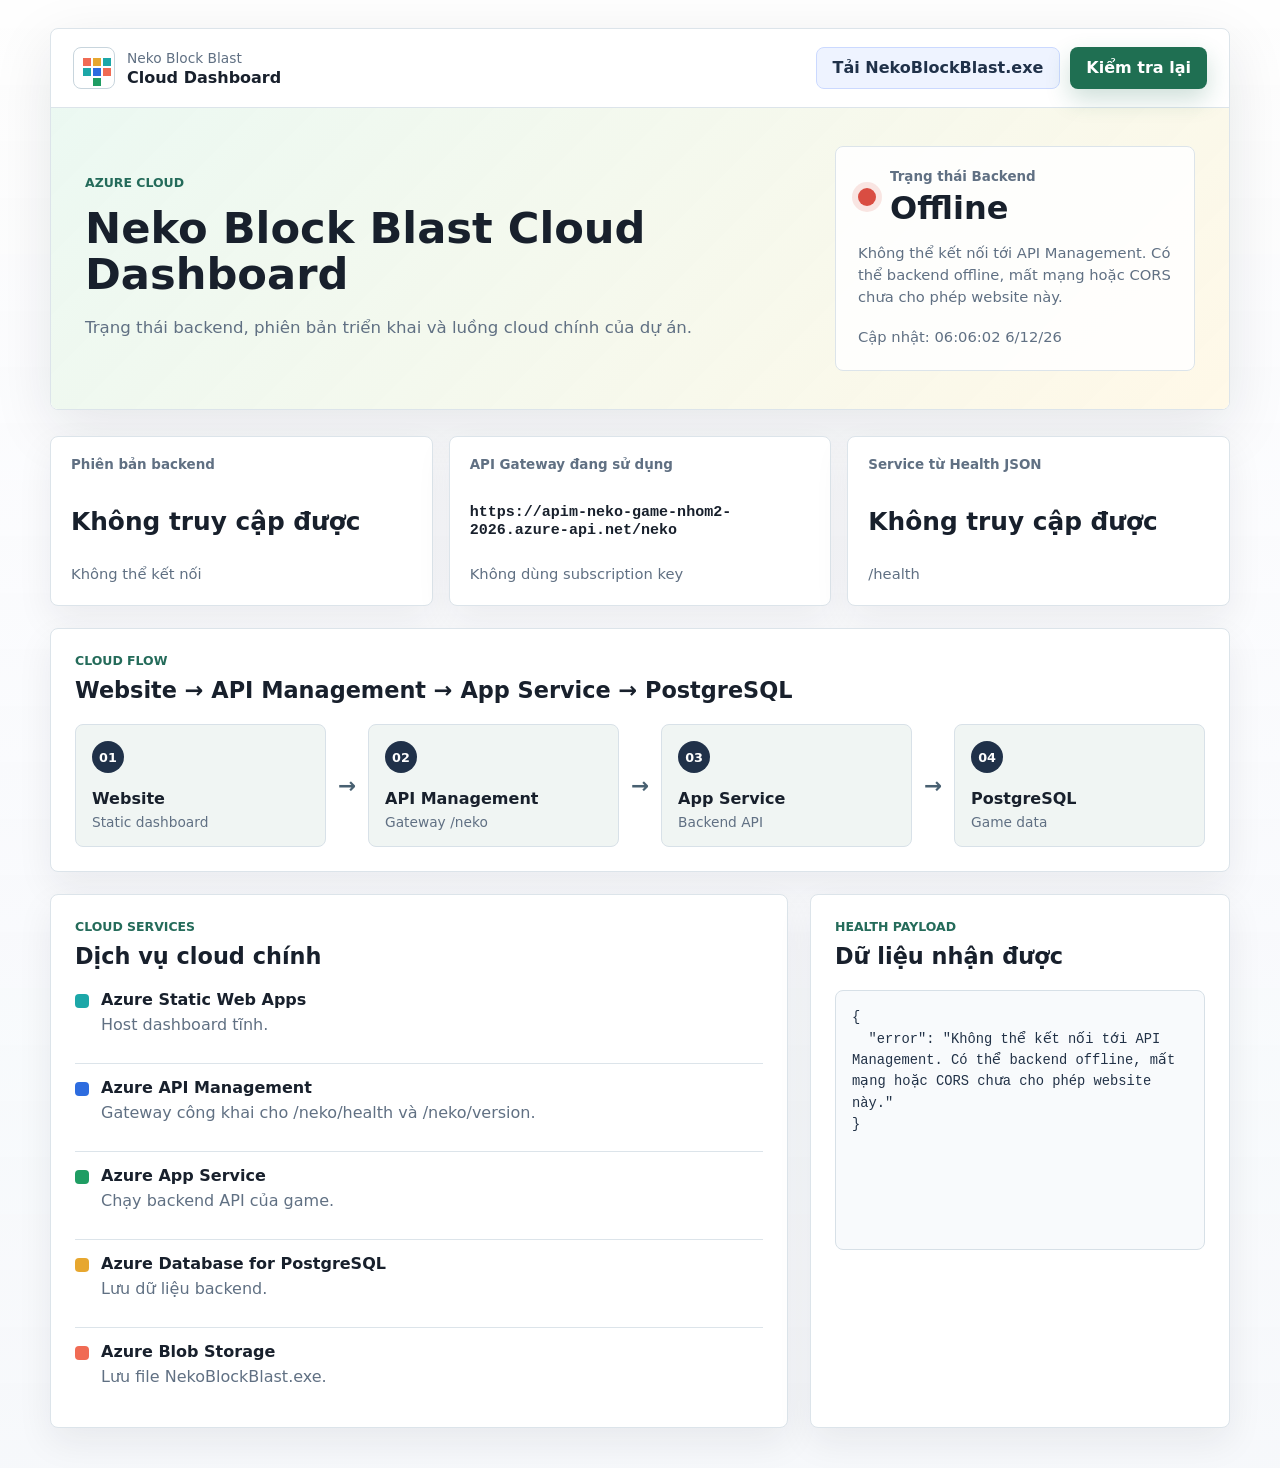
==== web_dashboard/index.html @ c4deb81d "Add Neko cloud dashboard" ====
<!doctype html>
<html lang="vi">
  <head>
    <meta charset="utf-8">
    <meta name="viewport" content="width=device-width, initial-scale=1">
    <title>Neko Block Blast Cloud Dashboard</title>
    <meta
      name="description"
      content="Dashboard tinh cho Neko Block Blast, theo doi backend qua Azure API Management."
    >
    <link rel="stylesheet" href="styles.css">
    <script src="app.js" defer></script>
  </head>
  <body data-backend-status="checking">
    <div class="dashboard-shell">
      <header class="masthead">
        <nav class="topbar" aria-label="Thanh dieu huong dashboard">
          <a class="brand" href="/" aria-label="Neko Block Blast Cloud Dashboard">
            <span class="brand-mark" aria-hidden="true"></span>
            <span class="brand-text">
              <span>Neko Block Blast</span>
              <strong>Cloud Dashboard</strong>
            </span>
          </a>
          <div class="topbar-actions">
            <a
              id="downloadLink"
              class="button button-secondary"
              href="https://nekoblockblastnhom2.blob.core.windows.net/game-demo/NekoBlockBlast.exe"
              rel="noopener noreferrer"
            >
              Tải NekoBlockBlast.exe
            </a>
            <button id="refreshButton" class="button button-primary" type="button">
              Kiểm tra lại
            </button>
          </div>
        </nav>

        <section class="hero" aria-labelledby="pageTitle">
          <div class="hero-copy">
            <p class="section-kicker">Azure Cloud</p>
            <h1 id="pageTitle">Neko Block Blast Cloud Dashboard</h1>
            <p class="hero-summary">
              Trạng thái backend, phiên bản triển khai và luồng cloud chính của dự án.
            </p>
          </div>

          <div class="status-panel" aria-live="polite">
            <div class="status-main">
              <span id="statusDot" class="status-dot state-checking" aria-hidden="true"></span>
              <div>
                <span class="metric-label">Trạng thái Backend</span>
                <strong id="backendStatus" class="status-text">Đang kiểm tra</strong>
              </div>
            </div>
            <p id="statusMessage" class="status-message">
              Đang gọi health endpoint qua Azure API Management.
            </p>
            <p id="lastChecked" class="last-checked">Chưa kiểm tra</p>
          </div>
        </section>
      </header>

      <main class="content">
        <section class="metric-grid" aria-label="Thong tin backend">
          <article class="metric-card">
            <span class="metric-label">Phiên bản backend</span>
            <strong id="versionValue" class="metric-value">Đang tải</strong>
            <span id="versionNote" class="metric-note">/version</span>
          </article>

          <article class="metric-card">
            <span class="metric-label">API Gateway đang sử dụng</span>
            <strong class="metric-value metric-code" id="gatewayValue">
              https://apim-neko-game-nhom2-2026.azure-api.net/neko
            </strong>
            <span class="metric-note">Không dùng subscription key</span>
          </article>

          <article class="metric-card">
            <span class="metric-label">Service từ Health JSON</span>
            <strong id="serviceValue" class="metric-value">Đang tải</strong>
            <span class="metric-note">/health</span>
          </article>
        </section>

        <section class="dashboard-section" aria-labelledby="flowTitle">
          <div class="section-heading">
            <p class="section-kicker">Cloud flow</p>
            <h2 id="flowTitle">Website &rarr; API Management &rarr; App Service &rarr; PostgreSQL</h2>
          </div>

          <div
            class="flow-diagram"
            role="img"
            aria-label="Website den API Management den App Service den PostgreSQL"
          >
            <div class="flow-node">
              <span>01</span>
              <strong>Website</strong>
              <small>Static dashboard</small>
            </div>
            <div class="flow-arrow" aria-hidden="true">&rarr;</div>
            <div class="flow-node">
              <span>02</span>
              <strong>API Management</strong>
              <small>Gateway /neko</small>
            </div>
            <div class="flow-arrow" aria-hidden="true">&rarr;</div>
            <div class="flow-node">
              <span>03</span>
              <strong>App Service</strong>
              <small>Backend API</small>
            </div>
            <div class="flow-arrow" aria-hidden="true">&rarr;</div>
            <div class="flow-node">
              <span>04</span>
              <strong>PostgreSQL</strong>
              <small>Game data</small>
            </div>
          </div>
        </section>

        <section class="dashboard-layout">
          <article class="dashboard-section">
            <div class="section-heading">
              <p class="section-kicker">Cloud services</p>
              <h2>Dịch vụ cloud chính</h2>
            </div>

            <ul class="service-list">
              <li>
                <span class="service-swatch swatch-static" aria-hidden="true"></span>
                <div>
                  <strong>Azure Static Web Apps</strong>
                  <span>Host dashboard tĩnh.</span>
                </div>
              </li>
              <li>
                <span class="service-swatch swatch-apim" aria-hidden="true"></span>
                <div>
                  <strong>Azure API Management</strong>
                  <span>Gateway công khai cho /neko/health và /neko/version.</span>
                </div>
              </li>
              <li>
                <span class="service-swatch swatch-app" aria-hidden="true"></span>
                <div>
                  <strong>Azure App Service</strong>
                  <span>Chạy backend API của game.</span>
                </div>
              </li>
              <li>
                <span class="service-swatch swatch-db" aria-hidden="true"></span>
                <div>
                  <strong>Azure Database for PostgreSQL</strong>
                  <span>Lưu dữ liệu backend.</span>
                </div>
              </li>
              <li>
                <span class="service-swatch swatch-blob" aria-hidden="true"></span>
                <div>
                  <strong>Azure Blob Storage</strong>
                  <span>Lưu file NekoBlockBlast.exe.</span>
                </div>
              </li>
            </ul>
          </article>

          <article class="dashboard-section payload-section">
            <div class="section-heading">
              <p class="section-kicker">Health payload</p>
              <h2>Dữ liệu nhận được</h2>
            </div>
            <pre id="healthPayload" class="payload-box">{}</pre>
          </article>
        </section>
      </main>
    </div>
  </body>
</html>
---- web_dashboard/styles.css ----
:root {
  color-scheme: light;
  --page: #f6f8fb;
  --surface: #ffffff;
  --surface-strong: #f0f5f3;
  --ink: #18202c;
  --muted: #607083;
  --line: #dce4ea;
  --green: #1f9d63;
  --green-soft: #e7f7ef;
  --red: #d94d42;
  --red-soft: #fff0ee;
  --yellow: #e7a72f;
  --yellow-soft: #fff6df;
  --teal: #1ca7a8;
  --coral: #f06b54;
  --blue: #2d6cdf;
  --shadow: 0 18px 60px rgba(24, 32, 44, 0.10);
  --radius: 8px;
  font-family: Inter, ui-sans-serif, system-ui, -apple-system, BlinkMacSystemFont, "Segoe UI", sans-serif;
  letter-spacing: 0;
}

* {
  box-sizing: border-box;
}

html {
  min-width: 320px;
  background: var(--page);
}

body {
  margin: 0;
  min-height: 100vh;
  color: var(--ink);
  background:
    linear-gradient(180deg, rgba(255, 255, 255, 0.86), rgba(246, 248, 251, 0.96)),
    var(--page);
}

body,
button,
a {
  font: inherit;
}

a {
  color: inherit;
  text-decoration: none;
}

button {
  border: 0;
}

.dashboard-shell {
  width: min(1180px, calc(100% - 32px));
  margin: 0 auto;
  padding: 28px 0 40px;
}

.masthead {
  border: 1px solid var(--line);
  border-radius: var(--radius);
  background: var(--surface);
  box-shadow: var(--shadow);
  overflow: hidden;
}

.topbar {
  display: flex;
  align-items: center;
  justify-content: space-between;
  gap: 20px;
  padding: 18px 22px;
  border-bottom: 1px solid var(--line);
}

.brand {
  display: inline-flex;
  align-items: center;
  min-width: 0;
  gap: 12px;
}

.brand-mark {
  position: relative;
  width: 42px;
  height: 42px;
  flex: 0 0 auto;
  border: 1px solid #c8d5dd;
  border-radius: var(--radius);
  background: #ffffff;
}

.brand-mark::before {
  position: absolute;
  top: 10px;
  left: 9px;
  width: 8px;
  height: 8px;
  content: "";
  background: var(--coral);
  box-shadow:
    10px 0 0 var(--yellow),
    20px 0 0 var(--teal),
    0 10px 0 var(--teal),
    10px 10px 0 var(--blue),
    20px 10px 0 var(--coral),
    10px 20px 0 var(--green);
}

.brand-text {
  display: grid;
  gap: 2px;
  min-width: 0;
}

.brand-text span {
  color: var(--muted);
  font-size: 0.86rem;
}

.brand-text strong {
  overflow: hidden;
  font-size: 1rem;
  text-overflow: ellipsis;
  white-space: nowrap;
}

.topbar-actions {
  display: flex;
  flex-wrap: wrap;
  justify-content: flex-end;
  gap: 10px;
}

.button {
  display: inline-flex;
  align-items: center;
  justify-content: center;
  min-height: 42px;
  padding: 0 16px;
  border-radius: var(--radius);
  font-weight: 700;
  line-height: 1.2;
  text-align: center;
  transition: transform 160ms ease, box-shadow 160ms ease, background-color 160ms ease;
  cursor: pointer;
}

.button:hover {
  transform: translateY(-1px);
}

.button:focus-visible {
  outline: 3px solid rgba(45, 108, 223, 0.28);
  outline-offset: 2px;
}

.button-primary {
  color: #ffffff;
  background: #1f6f52;
  box-shadow: 0 10px 24px rgba(31, 111, 82, 0.22);
}

.button-primary:hover {
  background: #185d45;
}

.button-primary:disabled {
  cursor: wait;
  opacity: 0.7;
  transform: none;
}

.button-secondary {
  color: #203149;
  background: #eef3ff;
  border: 1px solid #cbd9ff;
}

.button-secondary:hover {
  background: #e4ecff;
}

.hero {
  display: grid;
  grid-template-columns: minmax(0, 1fr) 360px;
  gap: 28px;
  align-items: stretch;
  padding: 38px 34px;
  background:
    linear-gradient(135deg, rgba(231, 247, 239, 0.82), rgba(255, 246, 223, 0.72)),
    #ffffff;
}

.hero-copy {
  display: grid;
  align-content: center;
  gap: 16px;
  min-width: 0;
}

.section-kicker {
  margin: 0;
  color: #246b5a;
  font-size: 0.78rem;
  font-weight: 800;
  text-transform: uppercase;
}

.hero h1 {
  max-width: 760px;
  margin: 0;
  font-size: 2.7rem;
  line-height: 1.06;
}

.hero-summary {
  max-width: 680px;
  margin: 0;
  color: var(--muted);
  font-size: 1.04rem;
  line-height: 1.7;
}

.status-panel {
  display: grid;
  align-content: space-between;
  gap: 18px;
  min-height: 220px;
  padding: 22px;
  border: 1px solid var(--line);
  border-radius: var(--radius);
  background: rgba(255, 255, 255, 0.88);
}

.status-main {
  display: flex;
  align-items: center;
  gap: 14px;
}

.status-dot {
  width: 18px;
  height: 18px;
  flex: 0 0 auto;
  border-radius: 999px;
  box-shadow: 0 0 0 6px rgba(96, 112, 131, 0.12);
}

.state-online {
  background: var(--green);
  box-shadow: 0 0 0 6px rgba(31, 157, 99, 0.16);
}

.state-offline {
  background: var(--red);
  box-shadow: 0 0 0 6px rgba(217, 77, 66, 0.14);
}

.state-checking {
  background: var(--yellow);
  box-shadow: 0 0 0 6px rgba(231, 167, 47, 0.16);
}

.metric-label {
  display: block;
  margin-bottom: 8px;
  color: var(--muted);
  font-size: 0.84rem;
  font-weight: 700;
}

.status-text {
  display: block;
  font-size: 2rem;
  line-height: 1;
}

.status-message,
.last-checked,
.metric-note {
  margin: 0;
  color: var(--muted);
  font-size: 0.92rem;
  line-height: 1.5;
}

.content {
  display: grid;
  gap: 22px;
  padding: 26px 0 0;
}

.metric-grid {
  display: grid;
  grid-template-columns: repeat(3, minmax(0, 1fr));
  gap: 16px;
}

.metric-card,
.dashboard-section {
  border: 1px solid var(--line);
  border-radius: var(--radius);
  background: var(--surface);
  box-shadow: 0 14px 36px rgba(24, 32, 44, 0.07);
}

.metric-card {
  display: grid;
  align-content: space-between;
  min-height: 170px;
  gap: 16px;
  padding: 20px;
}

.metric-value {
  display: block;
  overflow-wrap: anywhere;
  font-size: 1.55rem;
  line-height: 1.18;
}

.metric-code {
  font-family: ui-monospace, SFMono-Regular, Consolas, "Liberation Mono", monospace;
  font-size: 0.94rem;
  font-weight: 700;
}

.dashboard-section {
  padding: 24px;
}

.section-heading {
  display: grid;
  gap: 8px;
  margin-bottom: 20px;
}

.section-heading h2 {
  margin: 0;
  font-size: 1.4rem;
  line-height: 1.25;
}

.flow-diagram {
  display: grid;
  grid-template-columns: minmax(120px, 1fr) auto minmax(150px, 1fr) auto minmax(130px, 1fr) auto minmax(130px, 1fr);
  gap: 12px;
  align-items: center;
}

.flow-node {
  min-height: 118px;
  padding: 16px;
  border: 1px solid #d8e1e8;
  border-radius: var(--radius);
  background: var(--surface-strong);
}

.flow-node span {
  display: inline-flex;
  align-items: center;
  justify-content: center;
  width: 32px;
  height: 32px;
  margin-bottom: 16px;
  border-radius: 999px;
  color: #ffffff;
  background: #203149;
  font-size: 0.8rem;
  font-weight: 800;
}

.flow-node strong,
.flow-node small {
  display: block;
}

.flow-node strong {
  margin-bottom: 6px;
  font-size: 1rem;
}

.flow-node small {
  color: var(--muted);
  font-size: 0.86rem;
}

.flow-arrow {
  color: #486071;
  font-size: 1.35rem;
  font-weight: 800;
}

.dashboard-layout {
  display: grid;
  grid-template-columns: minmax(0, 1fr) minmax(280px, 420px);
  gap: 22px;
}

.service-list {
  display: grid;
  gap: 12px;
  padding: 0;
  margin: 0;
  list-style: none;
}

.service-list li {
  display: grid;
  grid-template-columns: 14px minmax(0, 1fr);
  gap: 12px;
  align-items: start;
  padding: 14px 0;
  border-top: 1px solid var(--line);
}

.service-list li:first-child {
  border-top: 0;
  padding-top: 0;
}

.service-swatch {
  width: 14px;
  height: 14px;
  margin-top: 4px;
  border-radius: 4px;
}

.swatch-static {
  background: var(--teal);
}

.swatch-apim {
  background: var(--blue);
}

.swatch-app {
  background: var(--green);
}

.swatch-db {
  background: var(--yellow);
}

.swatch-blob {
  background: var(--coral);
}

.service-list strong,
.service-list span {
  display: block;
}

.service-list strong {
  margin-bottom: 4px;
}

.service-list span {
  color: var(--muted);
  line-height: 1.5;
}

.payload-section {
  min-width: 0;
}

.payload-box {
  min-height: 260px;
  max-height: 420px;
  overflow: auto;
  margin: 0;
  padding: 16px;
  border: 1px solid #d7e0e7;
  border-radius: var(--radius);
  color: #223247;
  background: #f8fafc;
  font-family: ui-monospace, SFMono-Regular, Consolas, "Liberation Mono", monospace;
  font-size: 0.86rem;
  line-height: 1.55;
  white-space: pre-wrap;
  overflow-wrap: anywhere;
}

@media (max-width: 900px) {
  .hero,
  .dashboard-layout,
  .metric-grid {
    grid-template-columns: 1fr;
  }

  .status-panel {
    min-height: 0;
  }

  .flow-diagram {
    grid-template-columns: 1fr;
    justify-items: stretch;
  }

  .flow-arrow {
    justify-self: center;
    transform: rotate(90deg);
  }
}

@media (max-width: 640px) {
  .dashboard-shell {
    width: min(100% - 20px, 1180px);
    padding: 10px 0 28px;
  }

  .topbar {
    align-items: stretch;
    flex-direction: column;
    padding: 16px;
  }

  .topbar-actions {
    display: grid;
    grid-template-columns: 1fr;
  }

  .button {
    width: 100%;
  }

  .hero {
    padding: 24px 18px;
  }

  .hero h1 {
    font-size: 2rem;
  }

  .status-text {
    font-size: 1.65rem;
  }

  .dashboard-section,
  .metric-card {
    padding: 18px;
  }
}
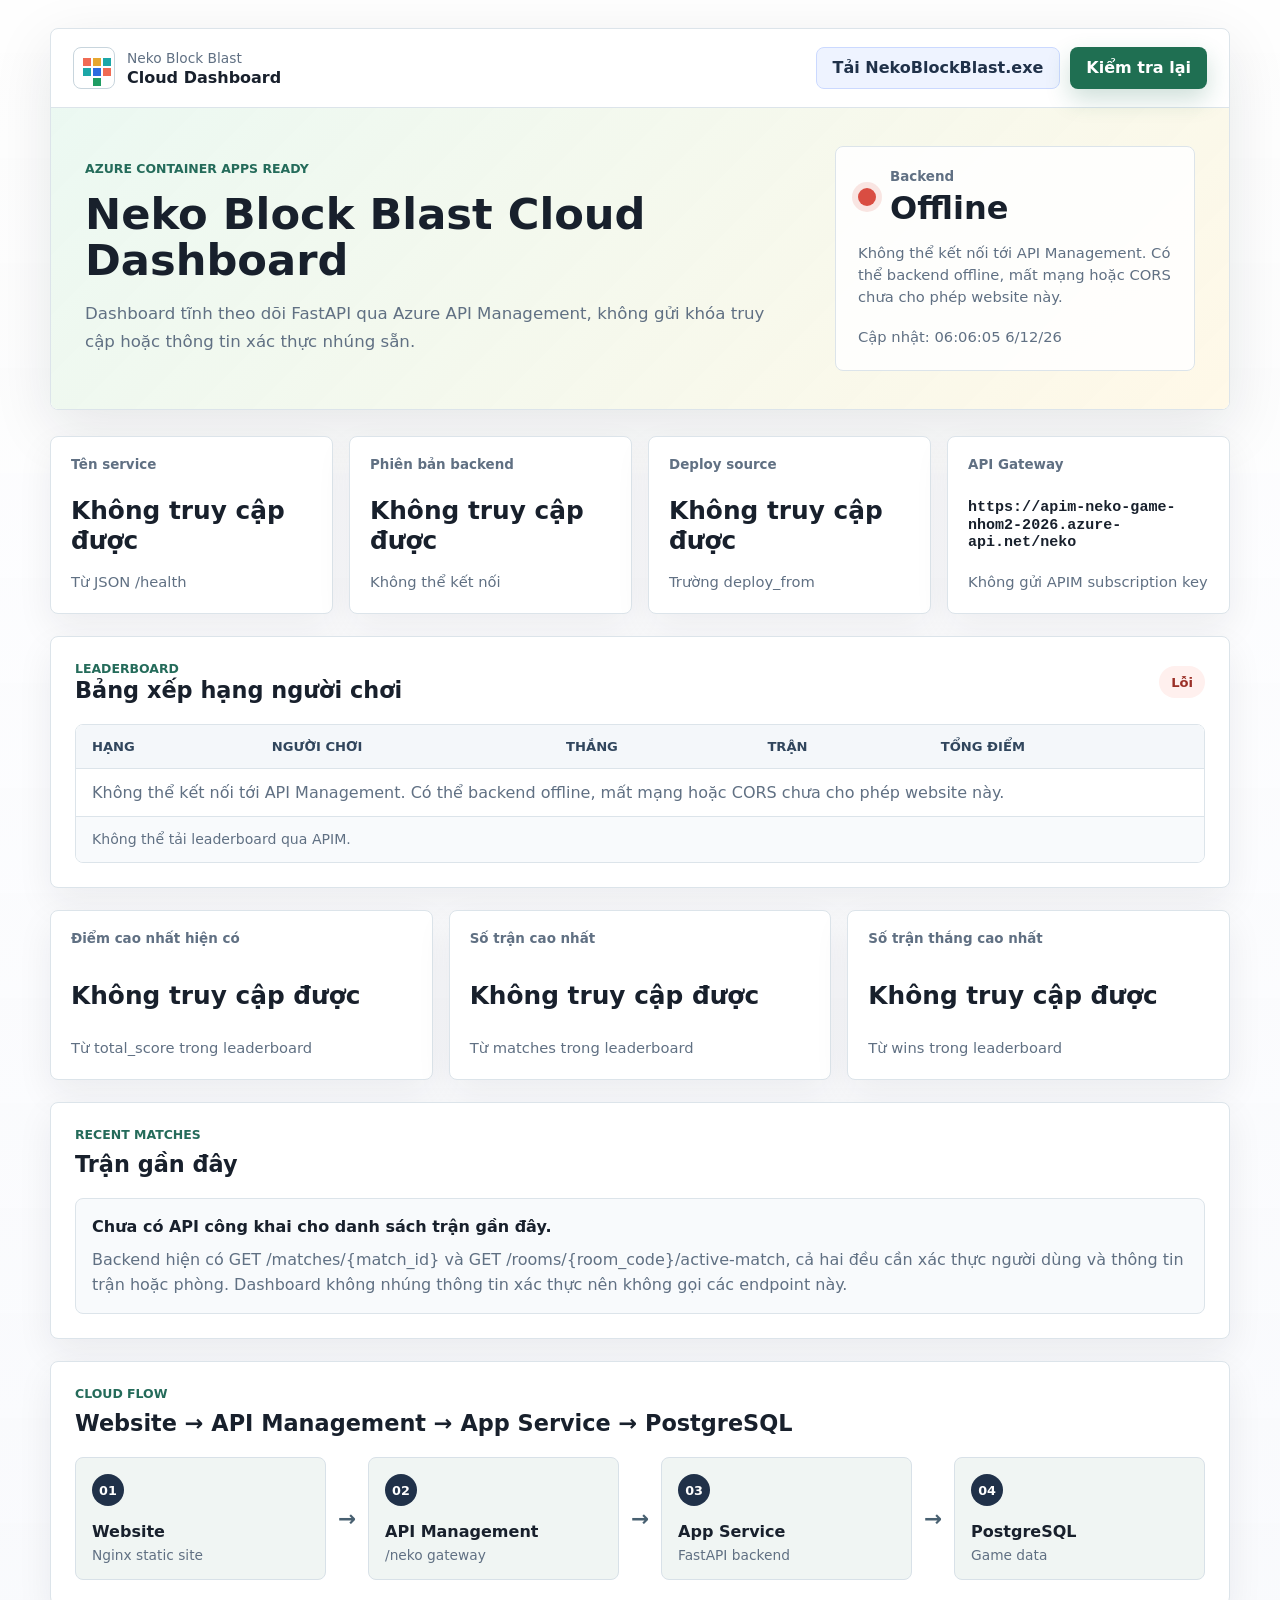
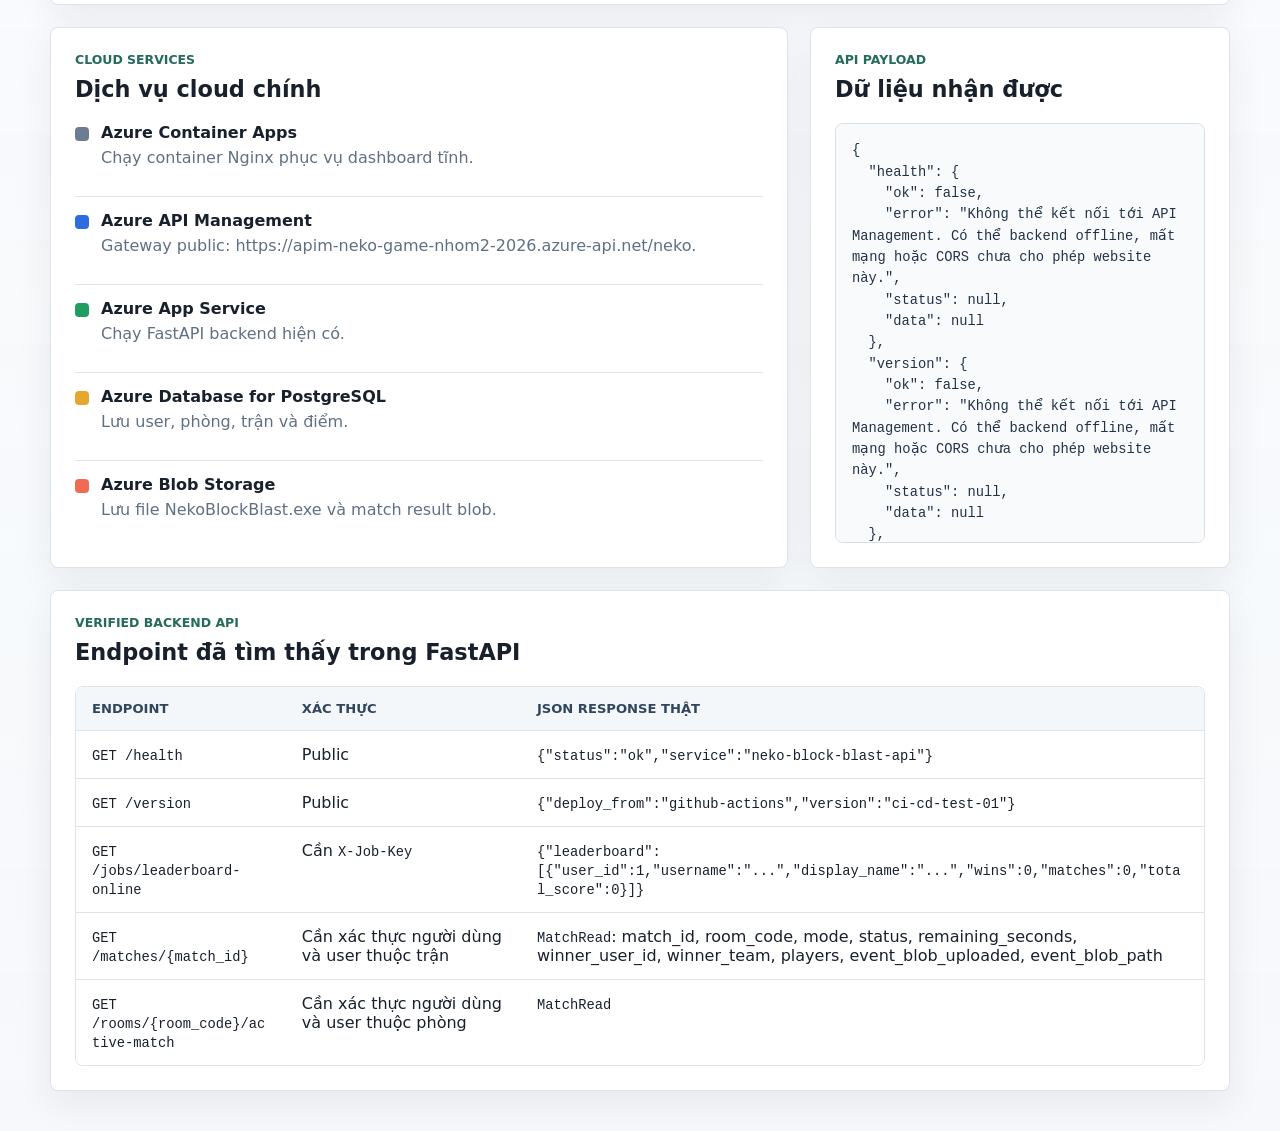
==== commit 5c70ce78: "Prepare Neko dashboard for Container Apps" ====
--- a/web_dashboard/index.html
+++ b/web_dashboard/index.html
@@ -6,7 +6,7 @@
     <title>Neko Block Blast Cloud Dashboard</title>
     <meta
       name="description"
-      content="Dashboard tinh cho Neko Block Blast, theo doi backend qua Azure API Management."
+      content="Dashboard tinh cho Neko Block Blast, theo doi backend FastAPI qua Azure API Management."
     >
     <link rel="stylesheet" href="styles.css">
     <script src="app.js" defer></script>
@@ -39,10 +39,11 @@
 
         <section class="hero" aria-labelledby="pageTitle">
           <div class="hero-copy">
-            <p class="section-kicker">Azure Cloud</p>
+            <p class="section-kicker">Azure Container Apps ready</p>
             <h1 id="pageTitle">Neko Block Blast Cloud Dashboard</h1>
             <p class="hero-summary">
-              Trạng thái backend, phiên bản triển khai và luồng cloud chính của dự án.
+              Dashboard tĩnh theo dõi FastAPI qua Azure API Management, không gửi
+              khóa truy cập hoặc thông tin xác thực nhúng sẵn.
             </p>
           </div>
 
@@ -50,12 +51,12 @@
             <div class="status-main">
               <span id="statusDot" class="status-dot state-checking" aria-hidden="true"></span>
               <div>
-                <span class="metric-label">Trạng thái Backend</span>
+                <span class="metric-label">Backend</span>
                 <strong id="backendStatus" class="status-text">Đang kiểm tra</strong>
               </div>
             </div>
             <p id="statusMessage" class="status-message">
-              Đang gọi health endpoint qua Azure API Management.
+              Đang gọi /health qua Azure API Management.
             </p>
             <p id="lastChecked" class="last-checked">Chưa kiểm tra</p>
           </div>
@@ -63,26 +64,99 @@
       </header>
 
       <main class="content">
-        <section class="metric-grid" aria-label="Thong tin backend">
+        <section class="metric-grid metric-grid-four" aria-label="Thong tin backend">
+          <article class="metric-card">
+            <span class="metric-label">Tên service</span>
+            <strong id="serviceValue" class="metric-value">Đang tải</strong>
+            <span class="metric-note">Từ JSON /health</span>
+          </article>
+
           <article class="metric-card">
             <span class="metric-label">Phiên bản backend</span>
             <strong id="versionValue" class="metric-value">Đang tải</strong>
-            <span id="versionNote" class="metric-note">/version</span>
-          </article>
-
-          <article class="metric-card">
-            <span class="metric-label">API Gateway đang sử dụng</span>
+            <span id="versionNote" class="metric-note">Từ JSON /version</span>
+          </article>
+
+          <article class="metric-card">
+            <span class="metric-label">Deploy source</span>
+            <strong id="deploySourceValue" class="metric-value">Đang tải</strong>
+            <span class="metric-note">Trường deploy_from</span>
+          </article>
+
+          <article class="metric-card">
+            <span class="metric-label">API Gateway</span>
             <strong class="metric-value metric-code" id="gatewayValue">
               https://apim-neko-game-nhom2-2026.azure-api.net/neko
             </strong>
-            <span class="metric-note">Không dùng subscription key</span>
-          </article>
-
-          <article class="metric-card">
-            <span class="metric-label">Service từ Health JSON</span>
-            <strong id="serviceValue" class="metric-value">Đang tải</strong>
-            <span class="metric-note">/health</span>
-          </article>
+            <span class="metric-note">Không gửi APIM subscription key</span>
+          </article>
+        </section>
+
+        <section class="dashboard-section" aria-labelledby="leaderboardTitle">
+          <div class="section-heading section-heading-row">
+            <div>
+              <p class="section-kicker">Leaderboard</p>
+              <h2 id="leaderboardTitle">Bảng xếp hạng người chơi</h2>
+            </div>
+            <span id="leaderboardStatus" class="pill pill-checking">Đang tải</span>
+          </div>
+
+          <div class="table-shell">
+            <table class="data-table">
+              <caption id="leaderboardCaption">
+                Endpoint đã xác minh: GET /jobs/leaderboard-online.
+              </caption>
+              <thead>
+                <tr>
+                  <th scope="col">Hạng</th>
+                  <th scope="col">Người chơi</th>
+                  <th scope="col">Thắng</th>
+                  <th scope="col">Trận</th>
+                  <th scope="col">Tổng điểm</th>
+                </tr>
+              </thead>
+              <tbody id="leaderboardBody">
+                <tr>
+                  <td colspan="5" class="empty-cell">Đang tải bảng xếp hạng...</td>
+                </tr>
+              </tbody>
+            </table>
+          </div>
+        </section>
+
+        <section class="summary-grid" aria-label="Diem va thanh tich">
+          <article class="metric-card">
+            <span class="metric-label">Điểm cao nhất hiện có</span>
+            <strong id="topScoreValue" class="metric-value">Đang tải</strong>
+            <span class="metric-note">Từ total_score trong leaderboard</span>
+          </article>
+
+          <article class="metric-card">
+            <span class="metric-label">Số trận cao nhất</span>
+            <strong id="topMatchesValue" class="metric-value">Đang tải</strong>
+            <span class="metric-note">Từ matches trong leaderboard</span>
+          </article>
+
+          <article class="metric-card">
+            <span class="metric-label">Số trận thắng cao nhất</span>
+            <strong id="topWinsValue" class="metric-value">Đang tải</strong>
+            <span class="metric-note">Từ wins trong leaderboard</span>
+          </article>
+        </section>
+
+        <section class="dashboard-section" aria-labelledby="recentTitle">
+          <div class="section-heading">
+            <p class="section-kicker">Recent matches</p>
+            <h2 id="recentTitle">Trận gần đây</h2>
+          </div>
+          <div class="notice notice-neutral">
+            <strong>Chưa có API công khai cho danh sách trận gần đây.</strong>
+            <span>
+              Backend hiện có GET /matches/{match_id} và GET /rooms/{room_code}/active-match,
+              cả hai đều cần xác thực người dùng và thông tin trận hoặc phòng. Dashboard
+              không nhúng thông tin xác thực nên không gọi các endpoint này.
+            </span>
+          </div>
         </section>
 
         <section class="dashboard-section" aria-labelledby="flowTitle">
@@ -99,19 +173,19 @@
             <div class="flow-node">
               <span>01</span>
               <strong>Website</strong>
-              <small>Static dashboard</small>
+              <small>Nginx static site</small>
             </div>
             <div class="flow-arrow" aria-hidden="true">&rarr;</div>
             <div class="flow-node">
               <span>02</span>
               <strong>API Management</strong>
-              <small>Gateway /neko</small>
+              <small>/neko gateway</small>
             </div>
             <div class="flow-arrow" aria-hidden="true">&rarr;</div>
             <div class="flow-node">
               <span>03</span>
               <strong>App Service</strong>
-              <small>Backend API</small>
+              <small>FastAPI backend</small>
             </div>
             <div class="flow-arrow" aria-hidden="true">&rarr;</div>
             <div class="flow-node">
@@ -131,38 +205,38 @@
 
             <ul class="service-list">
               <li>
-                <span class="service-swatch swatch-static" aria-hidden="true"></span>
-                <div>
-                  <strong>Azure Static Web Apps</strong>
-                  <span>Host dashboard tĩnh.</span>
+                <span class="service-swatch swatch-container" aria-hidden="true"></span>
+                <div>
+                  <strong>Azure Container Apps</strong>
+                  <span>Chạy container Nginx phục vụ dashboard tĩnh.</span>
                 </div>
               </li>
               <li>
                 <span class="service-swatch swatch-apim" aria-hidden="true"></span>
                 <div>
                   <strong>Azure API Management</strong>
-                  <span>Gateway công khai cho /neko/health và /neko/version.</span>
+                  <span>Gateway public: https://apim-neko-game-nhom2-2026.azure-api.net/neko.</span>
                 </div>
               </li>
               <li>
                 <span class="service-swatch swatch-app" aria-hidden="true"></span>
                 <div>
                   <strong>Azure App Service</strong>
-                  <span>Chạy backend API của game.</span>
+                  <span>Chạy FastAPI backend hiện có.</span>
                 </div>
               </li>
               <li>
                 <span class="service-swatch swatch-db" aria-hidden="true"></span>
                 <div>
                   <strong>Azure Database for PostgreSQL</strong>
-                  <span>Lưu dữ liệu backend.</span>
+                  <span>Lưu user, phòng, trận và điểm.</span>
                 </div>
               </li>
               <li>
                 <span class="service-swatch swatch-blob" aria-hidden="true"></span>
                 <div>
                   <strong>Azure Blob Storage</strong>
-                  <span>Lưu file NekoBlockBlast.exe.</span>
+                  <span>Lưu file NekoBlockBlast.exe và match result blob.</span>
                 </div>
               </li>
             </ul>
@@ -170,11 +244,58 @@
 
           <article class="dashboard-section payload-section">
             <div class="section-heading">
-              <p class="section-kicker">Health payload</p>
+              <p class="section-kicker">API payload</p>
               <h2>Dữ liệu nhận được</h2>
             </div>
-            <pre id="healthPayload" class="payload-box">{}</pre>
-          </article>
+            <pre id="apiPayload" class="payload-box">{}</pre>
+          </article>
+        </section>
+
+        <section class="dashboard-section" aria-labelledby="endpointTitle">
+          <div class="section-heading">
+            <p class="section-kicker">Verified backend API</p>
+            <h2 id="endpointTitle">Endpoint đã tìm thấy trong FastAPI</h2>
+          </div>
+          <div class="table-shell">
+            <table class="data-table endpoint-table">
+              <thead>
+                <tr>
+                  <th scope="col">Endpoint</th>
+                  <th scope="col">Xác thực</th>
+                  <th scope="col">JSON response thật</th>
+                </tr>
+              </thead>
+              <tbody>
+                <tr>
+                  <td><code>GET /health</code></td>
+                  <td>Public</td>
+                  <td><code>{"status":"ok","service":"neko-block-blast-api"}</code></td>
+                </tr>
+                <tr>
+                  <td><code>GET /version</code></td>
+                  <td>Public</td>
+                  <td><code>{"deploy_from":"github-actions","version":"ci-cd-test-01"}</code></td>
+                </tr>
+                <tr>
+                  <td><code>GET /jobs/leaderboard-online</code></td>
+                  <td>Cần <code>X-Job-Key</code></td>
+                  <td>
+                    <code>{"leaderboard":[{"user_id":1,"username":"...","display_name":"...","wins":0,"matches":0,"total_score":0}]}</code>
+                  </td>
+                </tr>
+                <tr>
+                  <td><code>GET /matches/{match_id}</code></td>
+                  <td>Cần xác thực người dùng và user thuộc trận</td>
+                  <td><code>MatchRead</code>: match_id, room_code, mode, status, remaining_seconds, winner_user_id, winner_team, players, event_blob_uploaded, event_blob_path</td>
+                </tr>
+                <tr>
+                  <td><code>GET /rooms/{room_code}/active-match</code></td>
+                  <td>Cần xác thực người dùng và user thuộc phòng</td>
+                  <td><code>MatchRead</code></td>
+                </tr>
+              </tbody>
+            </table>
+          </div>
         </section>
       </main>
     </div>
--- a/web_dashboard/styles.css
+++ b/web_dashboard/styles.css
@@ -301,6 +301,10 @@
   gap: 16px;
 }
 
+.metric-grid-four {
+  grid-template-columns: repeat(4, minmax(0, 1fr));
+}
+
 .metric-card,
 .dashboard-section {
   border: 1px solid var(--line);
@@ -338,6 +342,12 @@
   display: grid;
   gap: 8px;
   margin-bottom: 20px;
+}
+
+.section-heading-row {
+  grid-template-columns: minmax(0, 1fr) auto;
+  align-items: center;
+  gap: 16px;
 }
 
 .section-heading h2 {
@@ -396,6 +406,137 @@
   font-weight: 800;
 }
 
+.summary-grid {
+  display: grid;
+  grid-template-columns: repeat(3, minmax(0, 1fr));
+  gap: 16px;
+}
+
+.pill {
+  display: inline-flex;
+  align-items: center;
+  justify-content: center;
+  min-height: 32px;
+  padding: 0 12px;
+  border-radius: 999px;
+  font-size: 0.82rem;
+  font-weight: 800;
+  white-space: nowrap;
+}
+
+.pill-online {
+  color: #126341;
+  background: var(--green-soft);
+}
+
+.pill-offline {
+  color: #9b3028;
+  background: var(--red-soft);
+}
+
+.pill-checking {
+  color: #815b13;
+  background: var(--yellow-soft);
+}
+
+.pill-locked {
+  color: #27415c;
+  background: #eaf0f7;
+}
+
+.table-shell {
+  overflow-x: auto;
+  border: 1px solid var(--line);
+  border-radius: var(--radius);
+}
+
+.data-table {
+  width: 100%;
+  min-width: 700px;
+  border-collapse: collapse;
+  background: #ffffff;
+}
+
+.data-table caption {
+  padding: 12px 16px;
+  caption-side: bottom;
+  color: var(--muted);
+  font-size: 0.88rem;
+  line-height: 1.5;
+  text-align: left;
+  background: #f8fafc;
+  border-top: 1px solid var(--line);
+}
+
+.data-table th,
+.data-table td {
+  padding: 14px 16px;
+  border-bottom: 1px solid var(--line);
+  text-align: left;
+  vertical-align: top;
+}
+
+.data-table th {
+  color: #31465d;
+  background: #f4f7fa;
+  font-size: 0.82rem;
+  text-transform: uppercase;
+}
+
+.data-table tr:last-child td {
+  border-bottom: 0;
+}
+
+.data-table code {
+  font-family: ui-monospace, SFMono-Regular, Consolas, "Liberation Mono", monospace;
+  font-size: 0.86rem;
+  overflow-wrap: anywhere;
+}
+
+.endpoint-table {
+  min-width: 860px;
+}
+
+.empty-cell {
+  color: var(--muted);
+  text-align: center;
+}
+
+.player-cell {
+  display: grid;
+  gap: 4px;
+}
+
+.player-cell strong {
+  font-size: 0.96rem;
+}
+
+.player-cell small {
+  color: var(--muted);
+  font-size: 0.84rem;
+}
+
+.notice {
+  display: grid;
+  gap: 8px;
+  padding: 16px;
+  border: 1px solid var(--line);
+  border-radius: var(--radius);
+  line-height: 1.55;
+}
+
+.notice strong {
+  font-size: 1rem;
+}
+
+.notice span {
+  color: var(--muted);
+}
+
+.notice-neutral {
+  background: #f8fafc;
+}
+
 .dashboard-layout {
   display: grid;
   grid-template-columns: minmax(0, 1fr) minmax(280px, 420px);
@@ -433,6 +574,10 @@
 
 .swatch-static {
   background: var(--teal);
+}
+
+.swatch-container {
+  background: #6b7c93;
 }
 
 .swatch-apim {
@@ -489,7 +634,9 @@
 @media (max-width: 900px) {
   .hero,
   .dashboard-layout,
-  .metric-grid {
+  .metric-grid,
+  .metric-grid-four,
+  .summary-grid {
     grid-template-columns: 1fr;
   }
 
@@ -545,4 +692,13 @@
   .metric-card {
     padding: 18px;
   }
-}
+
+  .section-heading-row {
+    grid-template-columns: 1fr;
+    align-items: start;
+  }
+
+  .pill {
+    justify-self: start;
+  }
+}
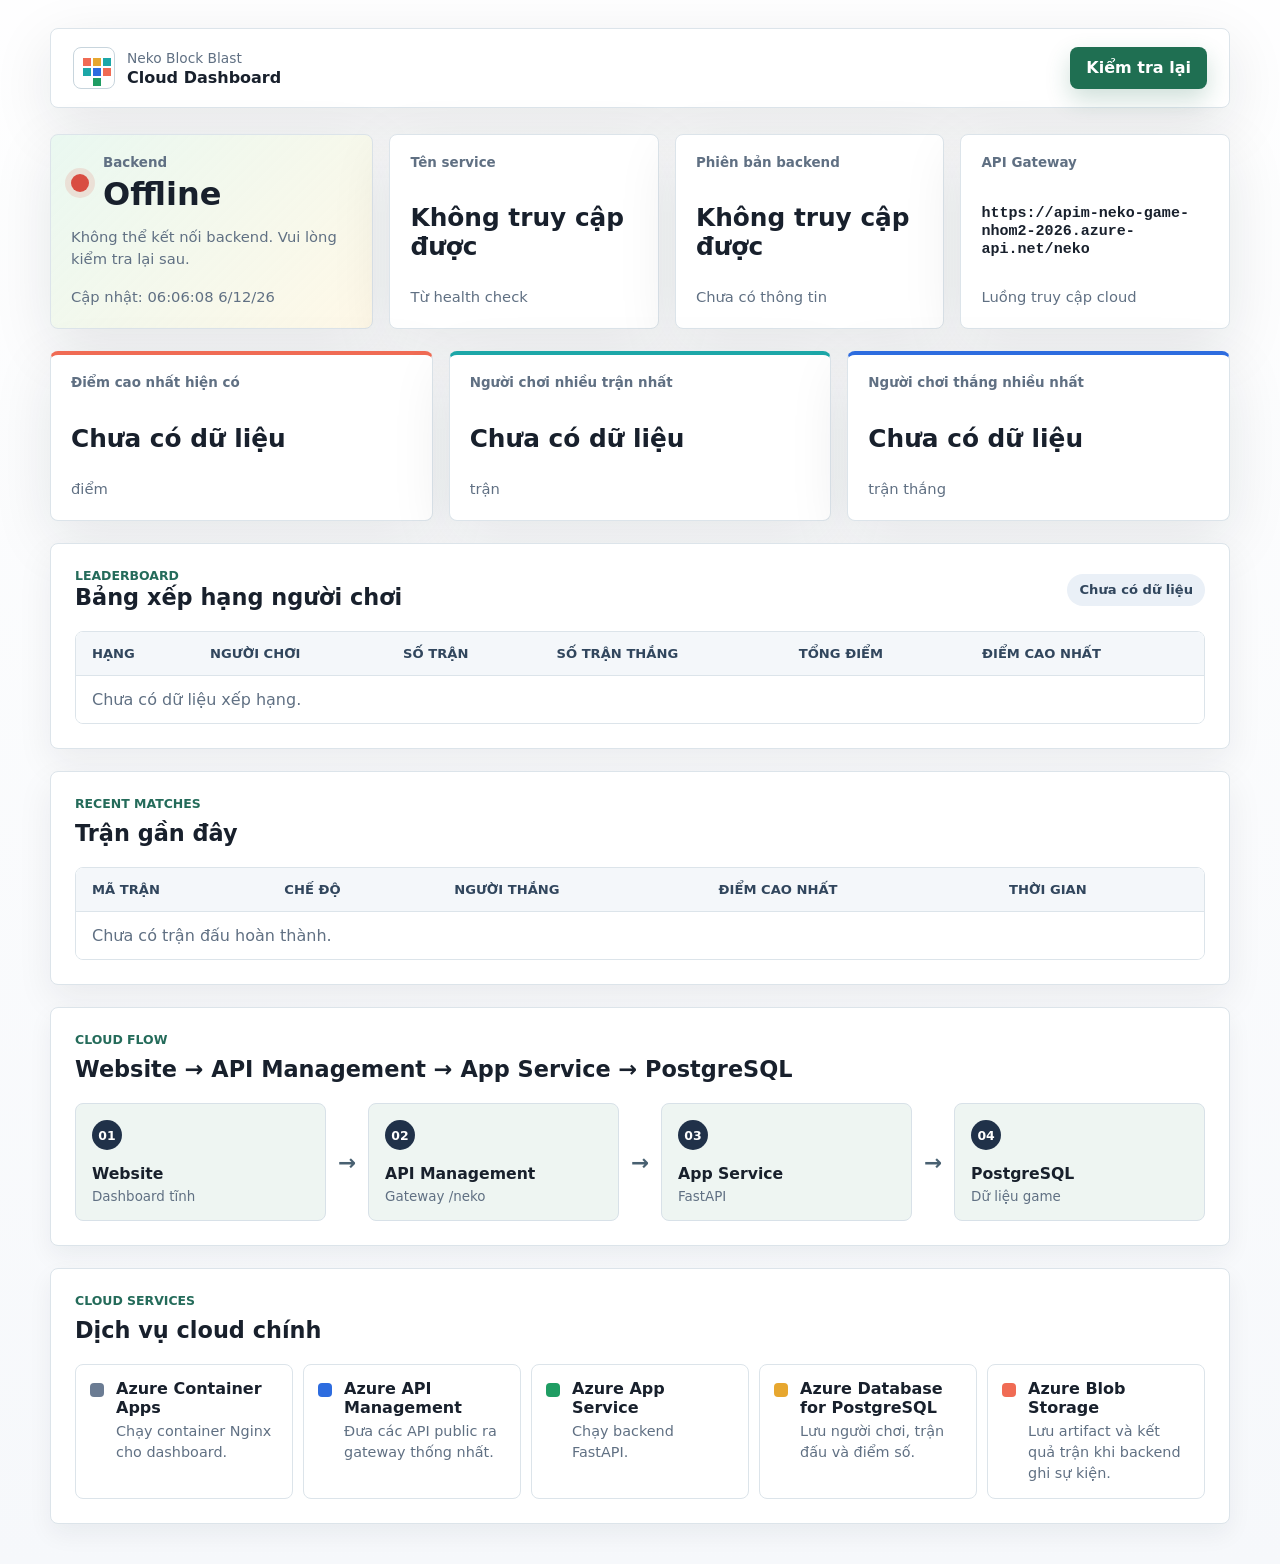
==== commit 8ee7974d: "Add public leaderboard and recent matches dashboard" ====
--- a/web_dashboard/index.html
+++ b/web_dashboard/index.html
@@ -6,7 +6,7 @@
     <title>Neko Block Blast Cloud Dashboard</title>
     <meta
       name="description"
-      content="Dashboard tinh cho Neko Block Blast, theo doi backend FastAPI qua Azure API Management."
+      content="Dashboard thành tích công khai cho Neko Block Blast."
     >
     <link rel="stylesheet" href="styles.css">
     <script src="app.js" defer></script>
@@ -14,7 +14,7 @@
   <body data-backend-status="checking">
     <div class="dashboard-shell">
       <header class="masthead">
-        <nav class="topbar" aria-label="Thanh dieu huong dashboard">
+        <nav class="topbar" aria-label="Thanh điều hướng dashboard">
           <a class="brand" href="/" aria-label="Neko Block Blast Cloud Dashboard">
             <span class="brand-mark" aria-hidden="true"></span>
             <span class="brand-text">
@@ -22,32 +22,15 @@
               <strong>Cloud Dashboard</strong>
             </span>
           </a>
-          <div class="topbar-actions">
-            <a
-              id="downloadLink"
-              class="button button-secondary"
-              href="https://nekoblockblastnhom2.blob.core.windows.net/game-demo/NekoBlockBlast.exe"
-              rel="noopener noreferrer"
-            >
-              Tải NekoBlockBlast.exe
-            </a>
-            <button id="refreshButton" class="button button-primary" type="button">
-              Kiểm tra lại
-            </button>
-          </div>
+          <button id="refreshButton" class="button button-primary" type="button">
+            Kiểm tra lại
+          </button>
         </nav>
-
-        <section class="hero" aria-labelledby="pageTitle">
-          <div class="hero-copy">
-            <p class="section-kicker">Azure Container Apps ready</p>
-            <h1 id="pageTitle">Neko Block Blast Cloud Dashboard</h1>
-            <p class="hero-summary">
-              Dashboard tĩnh theo dõi FastAPI qua Azure API Management, không gửi
-              khóa truy cập hoặc thông tin xác thực nhúng sẵn.
-            </p>
-          </div>
-
-          <div class="status-panel" aria-live="polite">
+      </header>
+
+      <main class="content">
+        <section class="status-grid" aria-label="Trạng thái cloud">
+          <article class="status-panel" aria-live="polite">
             <div class="status-main">
               <span id="statusDot" class="status-dot state-checking" aria-hidden="true"></span>
               <div>
@@ -56,31 +39,21 @@
               </div>
             </div>
             <p id="statusMessage" class="status-message">
-              Đang gọi /health qua Azure API Management.
+              Đang kiểm tra trạng thái backend.
             </p>
             <p id="lastChecked" class="last-checked">Chưa kiểm tra</p>
-          </div>
-        </section>
-      </header>
-
-      <main class="content">
-        <section class="metric-grid metric-grid-four" aria-label="Thong tin backend">
+          </article>
+
           <article class="metric-card">
             <span class="metric-label">Tên service</span>
             <strong id="serviceValue" class="metric-value">Đang tải</strong>
-            <span class="metric-note">Từ JSON /health</span>
+            <span class="metric-note">Từ health check</span>
           </article>
 
           <article class="metric-card">
             <span class="metric-label">Phiên bản backend</span>
             <strong id="versionValue" class="metric-value">Đang tải</strong>
-            <span id="versionNote" class="metric-note">Từ JSON /version</span>
-          </article>
-
-          <article class="metric-card">
-            <span class="metric-label">Deploy source</span>
-            <strong id="deploySourceValue" class="metric-value">Đang tải</strong>
-            <span class="metric-note">Trường deploy_from</span>
+            <span id="deploySourceValue" class="metric-note">Đang tải</span>
           </article>
 
           <article class="metric-card">
@@ -88,7 +61,27 @@
             <strong class="metric-value metric-code" id="gatewayValue">
               https://apim-neko-game-nhom2-2026.azure-api.net/neko
             </strong>
-            <span class="metric-note">Không gửi APIM subscription key</span>
+            <span class="metric-note">Luồng truy cập cloud</span>
+          </article>
+        </section>
+
+        <section class="summary-grid" aria-label="Thành tích nổi bật">
+          <article class="highlight-card">
+            <span class="metric-label">Điểm cao nhất hiện có</span>
+            <strong id="highestScoreValue" class="metric-value">Đang tải</strong>
+            <span id="highestScoreName" class="metric-note">Đang tải</span>
+          </article>
+
+          <article class="highlight-card">
+            <span class="metric-label">Người chơi nhiều trận nhất</span>
+            <strong id="mostMatchesValue" class="metric-value">Đang tải</strong>
+            <span id="mostMatchesName" class="metric-note">Đang tải</span>
+          </article>
+
+          <article class="highlight-card">
+            <span class="metric-label">Người chơi thắng nhiều nhất</span>
+            <strong id="mostWinsValue" class="metric-value">Đang tải</strong>
+            <span id="mostWinsName" class="metric-note">Đang tải</span>
           </article>
         </section>
 
@@ -98,50 +91,28 @@
               <p class="section-kicker">Leaderboard</p>
               <h2 id="leaderboardTitle">Bảng xếp hạng người chơi</h2>
             </div>
-            <span id="leaderboardStatus" class="pill pill-checking">Đang tải</span>
+            <span id="dashboardUpdatedAt" class="pill pill-checking">Đang tải</span>
           </div>
 
           <div class="table-shell">
-            <table class="data-table">
-              <caption id="leaderboardCaption">
-                Endpoint đã xác minh: GET /jobs/leaderboard-online.
-              </caption>
+            <table class="data-table leaderboard-table">
               <thead>
                 <tr>
                   <th scope="col">Hạng</th>
                   <th scope="col">Người chơi</th>
-                  <th scope="col">Thắng</th>
-                  <th scope="col">Trận</th>
+                  <th scope="col">Số trận</th>
+                  <th scope="col">Số trận thắng</th>
                   <th scope="col">Tổng điểm</th>
+                  <th scope="col">Điểm cao nhất</th>
                 </tr>
               </thead>
               <tbody id="leaderboardBody">
                 <tr>
-                  <td colspan="5" class="empty-cell">Đang tải bảng xếp hạng...</td>
+                  <td colspan="6" class="empty-cell">Đang tải bảng xếp hạng...</td>
                 </tr>
               </tbody>
             </table>
           </div>
-        </section>
-
-        <section class="summary-grid" aria-label="Diem va thanh tich">
-          <article class="metric-card">
-            <span class="metric-label">Điểm cao nhất hiện có</span>
-            <strong id="topScoreValue" class="metric-value">Đang tải</strong>
-            <span class="metric-note">Từ total_score trong leaderboard</span>
-          </article>
-
-          <article class="metric-card">
-            <span class="metric-label">Số trận cao nhất</span>
-            <strong id="topMatchesValue" class="metric-value">Đang tải</strong>
-            <span class="metric-note">Từ matches trong leaderboard</span>
-          </article>
-
-          <article class="metric-card">
-            <span class="metric-label">Số trận thắng cao nhất</span>
-            <strong id="topWinsValue" class="metric-value">Đang tải</strong>
-            <span class="metric-note">Từ wins trong leaderboard</span>
-          </article>
         </section>
 
         <section class="dashboard-section" aria-labelledby="recentTitle">
@@ -149,17 +120,28 @@
             <p class="section-kicker">Recent matches</p>
             <h2 id="recentTitle">Trận gần đây</h2>
           </div>
-          <div class="notice notice-neutral">
-            <strong>Chưa có API công khai cho danh sách trận gần đây.</strong>
-            <span>
-              Backend hiện có GET /matches/{match_id} và GET /rooms/{room_code}/active-match,
-              cả hai đều cần xác thực người dùng và thông tin trận hoặc phòng. Dashboard
-              không nhúng thông tin xác thực nên không gọi các endpoint này.
-            </span>
-          </div>
-        </section>
-
-        <section class="dashboard-section" aria-labelledby="flowTitle">
+
+          <div class="table-shell">
+            <table class="data-table recent-table">
+              <thead>
+                <tr>
+                  <th scope="col">Mã trận</th>
+                  <th scope="col">Chế độ</th>
+                  <th scope="col">Người thắng</th>
+                  <th scope="col">Điểm cao nhất</th>
+                  <th id="recentTimeHeader" class="time-column" scope="col">Thời gian</th>
+                </tr>
+              </thead>
+              <tbody id="recentMatchesBody">
+                <tr>
+                  <td colspan="5" class="empty-cell">Đang tải trận gần đây...</td>
+                </tr>
+              </tbody>
+            </table>
+          </div>
+        </section>
+
+        <section class="dashboard-section demo-section" aria-labelledby="flowTitle">
           <div class="section-heading">
             <p class="section-kicker">Cloud flow</p>
             <h2 id="flowTitle">Website &rarr; API Management &rarr; App Service &rarr; PostgreSQL</h2>
@@ -168,134 +150,77 @@
           <div
             class="flow-diagram"
             role="img"
-            aria-label="Website den API Management den App Service den PostgreSQL"
+            aria-label="Website đến API Management đến App Service đến PostgreSQL"
           >
             <div class="flow-node">
               <span>01</span>
               <strong>Website</strong>
-              <small>Nginx static site</small>
+              <small>Dashboard tĩnh</small>
             </div>
             <div class="flow-arrow" aria-hidden="true">&rarr;</div>
             <div class="flow-node">
               <span>02</span>
               <strong>API Management</strong>
-              <small>/neko gateway</small>
+              <small>Gateway /neko</small>
             </div>
             <div class="flow-arrow" aria-hidden="true">&rarr;</div>
             <div class="flow-node">
               <span>03</span>
               <strong>App Service</strong>
-              <small>FastAPI backend</small>
+              <small>FastAPI</small>
             </div>
             <div class="flow-arrow" aria-hidden="true">&rarr;</div>
             <div class="flow-node">
               <span>04</span>
               <strong>PostgreSQL</strong>
-              <small>Game data</small>
-            </div>
-          </div>
-        </section>
-
-        <section class="dashboard-layout">
-          <article class="dashboard-section">
-            <div class="section-heading">
-              <p class="section-kicker">Cloud services</p>
-              <h2>Dịch vụ cloud chính</h2>
-            </div>
-
-            <ul class="service-list">
-              <li>
-                <span class="service-swatch swatch-container" aria-hidden="true"></span>
-                <div>
-                  <strong>Azure Container Apps</strong>
-                  <span>Chạy container Nginx phục vụ dashboard tĩnh.</span>
-                </div>
-              </li>
-              <li>
-                <span class="service-swatch swatch-apim" aria-hidden="true"></span>
-                <div>
-                  <strong>Azure API Management</strong>
-                  <span>Gateway public: https://apim-neko-game-nhom2-2026.azure-api.net/neko.</span>
-                </div>
-              </li>
-              <li>
-                <span class="service-swatch swatch-app" aria-hidden="true"></span>
-                <div>
-                  <strong>Azure App Service</strong>
-                  <span>Chạy FastAPI backend hiện có.</span>
-                </div>
-              </li>
-              <li>
-                <span class="service-swatch swatch-db" aria-hidden="true"></span>
-                <div>
-                  <strong>Azure Database for PostgreSQL</strong>
-                  <span>Lưu user, phòng, trận và điểm.</span>
-                </div>
-              </li>
-              <li>
-                <span class="service-swatch swatch-blob" aria-hidden="true"></span>
-                <div>
-                  <strong>Azure Blob Storage</strong>
-                  <span>Lưu file NekoBlockBlast.exe và match result blob.</span>
-                </div>
-              </li>
-            </ul>
-          </article>
-
-          <article class="dashboard-section payload-section">
-            <div class="section-heading">
-              <p class="section-kicker">API payload</p>
-              <h2>Dữ liệu nhận được</h2>
-            </div>
-            <pre id="apiPayload" class="payload-box">{}</pre>
-          </article>
-        </section>
-
-        <section class="dashboard-section" aria-labelledby="endpointTitle">
+              <small>Dữ liệu game</small>
+            </div>
+          </div>
+        </section>
+
+        <section class="dashboard-section demo-section" aria-labelledby="servicesTitle">
           <div class="section-heading">
-            <p class="section-kicker">Verified backend API</p>
-            <h2 id="endpointTitle">Endpoint đã tìm thấy trong FastAPI</h2>
-          </div>
-          <div class="table-shell">
-            <table class="data-table endpoint-table">
-              <thead>
-                <tr>
-                  <th scope="col">Endpoint</th>
-                  <th scope="col">Xác thực</th>
-                  <th scope="col">JSON response thật</th>
-                </tr>
-              </thead>
-              <tbody>
-                <tr>
-                  <td><code>GET /health</code></td>
-                  <td>Public</td>
-                  <td><code>{"status":"ok","service":"neko-block-blast-api"}</code></td>
-                </tr>
-                <tr>
-                  <td><code>GET /version</code></td>
-                  <td>Public</td>
-                  <td><code>{"deploy_from":"github-actions","version":"ci-cd-test-01"}</code></td>
-                </tr>
-                <tr>
-                  <td><code>GET /jobs/leaderboard-online</code></td>
-                  <td>Cần <code>X-Job-Key</code></td>
-                  <td>
-                    <code>{"leaderboard":[{"user_id":1,"username":"...","display_name":"...","wins":0,"matches":0,"total_score":0}]}</code>
-                  </td>
-                </tr>
-                <tr>
-                  <td><code>GET /matches/{match_id}</code></td>
-                  <td>Cần xác thực người dùng và user thuộc trận</td>
-                  <td><code>MatchRead</code>: match_id, room_code, mode, status, remaining_seconds, winner_user_id, winner_team, players, event_blob_uploaded, event_blob_path</td>
-                </tr>
-                <tr>
-                  <td><code>GET /rooms/{room_code}/active-match</code></td>
-                  <td>Cần xác thực người dùng và user thuộc phòng</td>
-                  <td><code>MatchRead</code></td>
-                </tr>
-              </tbody>
-            </table>
-          </div>
+            <p class="section-kicker">Cloud services</p>
+            <h2 id="servicesTitle">Dịch vụ cloud chính</h2>
+          </div>
+
+          <ul class="service-list compact-list">
+            <li>
+              <span class="service-swatch swatch-container" aria-hidden="true"></span>
+              <div>
+                <strong>Azure Container Apps</strong>
+                <span>Chạy container Nginx cho dashboard.</span>
+              </div>
+            </li>
+            <li>
+              <span class="service-swatch swatch-apim" aria-hidden="true"></span>
+              <div>
+                <strong>Azure API Management</strong>
+                <span>Đưa các API public ra gateway thống nhất.</span>
+              </div>
+            </li>
+            <li>
+              <span class="service-swatch swatch-app" aria-hidden="true"></span>
+              <div>
+                <strong>Azure App Service</strong>
+                <span>Chạy backend FastAPI.</span>
+              </div>
+            </li>
+            <li>
+              <span class="service-swatch swatch-db" aria-hidden="true"></span>
+              <div>
+                <strong>Azure Database for PostgreSQL</strong>
+                <span>Lưu người chơi, trận đấu và điểm số.</span>
+              </div>
+            </li>
+            <li>
+              <span class="service-swatch swatch-blob" aria-hidden="true"></span>
+              <div>
+                <strong>Azure Blob Storage</strong>
+                <span>Lưu artifact và kết quả trận khi backend ghi sự kiện.</span>
+              </div>
+            </li>
+          </ul>
         </section>
       </main>
     </div>
--- a/web_dashboard/styles.css
+++ b/web_dashboard/styles.css
@@ -2,14 +2,14 @@
   color-scheme: light;
   --page: #f6f8fb;
   --surface: #ffffff;
-  --surface-strong: #f0f5f3;
+  --surface-soft: #f4f7fa;
+  --surface-strong: #eef5f2;
   --ink: #18202c;
   --muted: #607083;
   --line: #dce4ea;
   --green: #1f9d63;
   --green-soft: #e7f7ef;
   --red: #d94d42;
-  --red-soft: #fff0ee;
   --yellow: #e7a72f;
   --yellow-soft: #fff6df;
   --teal: #1ca7a8;
@@ -35,7 +35,7 @@
   min-height: 100vh;
   color: var(--ink);
   background:
-    linear-gradient(180deg, rgba(255, 255, 255, 0.86), rgba(246, 248, 251, 0.96)),
+    linear-gradient(180deg, rgba(255, 255, 255, 0.90), rgba(246, 248, 251, 0.98)),
     var(--page);
 }
 
@@ -54,18 +54,25 @@
   border: 0;
 }
 
+[hidden] {
+  display: none !important;
+}
+
 .dashboard-shell {
   width: min(1180px, calc(100% - 32px));
   margin: 0 auto;
   padding: 28px 0 40px;
 }
 
-.masthead {
+.masthead,
+.metric-card,
+.highlight-card,
+.dashboard-section,
+.status-panel {
   border: 1px solid var(--line);
   border-radius: var(--radius);
   background: var(--surface);
   box-shadow: var(--shadow);
-  overflow: hidden;
 }
 
 .topbar {
@@ -74,7 +81,6 @@
   justify-content: space-between;
   gap: 20px;
   padding: 18px 22px;
-  border-bottom: 1px solid var(--line);
 }
 
 .brand {
@@ -129,13 +135,6 @@
   white-space: nowrap;
 }
 
-.topbar-actions {
-  display: flex;
-  flex-wrap: wrap;
-  justify-content: flex-end;
-  gap: 10px;
-}
-
 .button {
   display: inline-flex;
   align-items: center;
@@ -175,32 +174,142 @@
   transform: none;
 }
 
-.button-secondary {
-  color: #203149;
-  background: #eef3ff;
-  border: 1px solid #cbd9ff;
-}
-
-.button-secondary:hover {
-  background: #e4ecff;
-}
-
-.hero {
-  display: grid;
-  grid-template-columns: minmax(0, 1fr) 360px;
-  gap: 28px;
-  align-items: stretch;
-  padding: 38px 34px;
+.content {
+  display: grid;
+  gap: 22px;
+  padding: 26px 0 0;
+}
+
+.status-grid {
+  display: grid;
+  grid-template-columns: minmax(260px, 1.2fr) repeat(3, minmax(0, 1fr));
+  gap: 16px;
+}
+
+.status-panel,
+.metric-card,
+.highlight-card {
+  display: grid;
+  align-content: space-between;
+  min-height: 170px;
+  gap: 16px;
+  padding: 20px;
+}
+
+.status-panel {
   background:
-    linear-gradient(135deg, rgba(231, 247, 239, 0.82), rgba(255, 246, 223, 0.72)),
+    linear-gradient(135deg, rgba(231, 247, 239, 0.9), rgba(255, 246, 223, 0.72)),
     #ffffff;
 }
 
-.hero-copy {
-  display: grid;
-  align-content: center;
+.status-main {
+  display: flex;
+  align-items: center;
+  gap: 14px;
+}
+
+.status-dot {
+  width: 18px;
+  height: 18px;
+  flex: 0 0 auto;
+  border-radius: 999px;
+  box-shadow: 0 0 0 6px rgba(96, 112, 131, 0.12);
+}
+
+.state-online {
+  background: var(--green);
+  box-shadow: 0 0 0 6px rgba(31, 157, 99, 0.16);
+}
+
+.state-offline {
+  background: var(--red);
+  box-shadow: 0 0 0 6px rgba(217, 77, 66, 0.14);
+}
+
+.state-checking {
+  background: var(--yellow);
+  box-shadow: 0 0 0 6px rgba(231, 167, 47, 0.16);
+}
+
+.metric-label {
+  display: block;
+  margin-bottom: 8px;
+  color: var(--muted);
+  font-size: 0.84rem;
+  font-weight: 700;
+}
+
+.status-text {
+  display: block;
+  font-size: 2rem;
+  line-height: 1;
+}
+
+.metric-value {
+  display: block;
+  overflow-wrap: anywhere;
+  font-size: 1.55rem;
+  line-height: 1.18;
+}
+
+.metric-code {
+  font-family: ui-monospace, SFMono-Regular, Consolas, "Liberation Mono", monospace;
+  font-size: 0.94rem;
+  font-weight: 700;
+}
+
+.status-message,
+.last-checked,
+.metric-note {
+  margin: 0;
+  color: var(--muted);
+  font-size: 0.92rem;
+  line-height: 1.5;
+}
+
+.summary-grid {
+  display: grid;
+  grid-template-columns: repeat(3, minmax(0, 1fr));
   gap: 16px;
-  min-width: 0;
+}
+
+.highlight-card {
+  background: #ffffff;
+}
+
+.highlight-card:nth-child(1) {
+  border-top: 4px solid var(--coral);
+}
+
+.highlight-card:nth-child(2) {
+  border-top: 4px solid var(--teal);
+}
+
+.highlight-card:nth-child(3) {
+  border-top: 4px solid var(--blue);
+}
+
+.dashboard-section {
+  padding: 24px;
+  box-shadow: 0 14px 36px rgba(24, 32, 44, 0.07);
+}
+
+.section-heading {
+  display: grid;
+  gap: 8px;
+  margin-bottom: 20px;
+}
+
+.section-heading-row {
+  grid-template-columns: minmax(0, 1fr) auto;
+  align-items: center;
+  gap: 16px;
+}
+
+.section-heading h2 {
+  margin: 0;
+  font-size: 1.4rem;
+  line-height: 1.25;
 }
 
 .section-kicker {
@@ -209,207 +318,6 @@
   font-size: 0.78rem;
   font-weight: 800;
   text-transform: uppercase;
-}
-
-.hero h1 {
-  max-width: 760px;
-  margin: 0;
-  font-size: 2.7rem;
-  line-height: 1.06;
-}
-
-.hero-summary {
-  max-width: 680px;
-  margin: 0;
-  color: var(--muted);
-  font-size: 1.04rem;
-  line-height: 1.7;
-}
-
-.status-panel {
-  display: grid;
-  align-content: space-between;
-  gap: 18px;
-  min-height: 220px;
-  padding: 22px;
-  border: 1px solid var(--line);
-  border-radius: var(--radius);
-  background: rgba(255, 255, 255, 0.88);
-}
-
-.status-main {
-  display: flex;
-  align-items: center;
-  gap: 14px;
-}
-
-.status-dot {
-  width: 18px;
-  height: 18px;
-  flex: 0 0 auto;
-  border-radius: 999px;
-  box-shadow: 0 0 0 6px rgba(96, 112, 131, 0.12);
-}
-
-.state-online {
-  background: var(--green);
-  box-shadow: 0 0 0 6px rgba(31, 157, 99, 0.16);
-}
-
-.state-offline {
-  background: var(--red);
-  box-shadow: 0 0 0 6px rgba(217, 77, 66, 0.14);
-}
-
-.state-checking {
-  background: var(--yellow);
-  box-shadow: 0 0 0 6px rgba(231, 167, 47, 0.16);
-}
-
-.metric-label {
-  display: block;
-  margin-bottom: 8px;
-  color: var(--muted);
-  font-size: 0.84rem;
-  font-weight: 700;
-}
-
-.status-text {
-  display: block;
-  font-size: 2rem;
-  line-height: 1;
-}
-
-.status-message,
-.last-checked,
-.metric-note {
-  margin: 0;
-  color: var(--muted);
-  font-size: 0.92rem;
-  line-height: 1.5;
-}
-
-.content {
-  display: grid;
-  gap: 22px;
-  padding: 26px 0 0;
-}
-
-.metric-grid {
-  display: grid;
-  grid-template-columns: repeat(3, minmax(0, 1fr));
-  gap: 16px;
-}
-
-.metric-grid-four {
-  grid-template-columns: repeat(4, minmax(0, 1fr));
-}
-
-.metric-card,
-.dashboard-section {
-  border: 1px solid var(--line);
-  border-radius: var(--radius);
-  background: var(--surface);
-  box-shadow: 0 14px 36px rgba(24, 32, 44, 0.07);
-}
-
-.metric-card {
-  display: grid;
-  align-content: space-between;
-  min-height: 170px;
-  gap: 16px;
-  padding: 20px;
-}
-
-.metric-value {
-  display: block;
-  overflow-wrap: anywhere;
-  font-size: 1.55rem;
-  line-height: 1.18;
-}
-
-.metric-code {
-  font-family: ui-monospace, SFMono-Regular, Consolas, "Liberation Mono", monospace;
-  font-size: 0.94rem;
-  font-weight: 700;
-}
-
-.dashboard-section {
-  padding: 24px;
-}
-
-.section-heading {
-  display: grid;
-  gap: 8px;
-  margin-bottom: 20px;
-}
-
-.section-heading-row {
-  grid-template-columns: minmax(0, 1fr) auto;
-  align-items: center;
-  gap: 16px;
-}
-
-.section-heading h2 {
-  margin: 0;
-  font-size: 1.4rem;
-  line-height: 1.25;
-}
-
-.flow-diagram {
-  display: grid;
-  grid-template-columns: minmax(120px, 1fr) auto minmax(150px, 1fr) auto minmax(130px, 1fr) auto minmax(130px, 1fr);
-  gap: 12px;
-  align-items: center;
-}
-
-.flow-node {
-  min-height: 118px;
-  padding: 16px;
-  border: 1px solid #d8e1e8;
-  border-radius: var(--radius);
-  background: var(--surface-strong);
-}
-
-.flow-node span {
-  display: inline-flex;
-  align-items: center;
-  justify-content: center;
-  width: 32px;
-  height: 32px;
-  margin-bottom: 16px;
-  border-radius: 999px;
-  color: #ffffff;
-  background: #203149;
-  font-size: 0.8rem;
-  font-weight: 800;
-}
-
-.flow-node strong,
-.flow-node small {
-  display: block;
-}
-
-.flow-node strong {
-  margin-bottom: 6px;
-  font-size: 1rem;
-}
-
-.flow-node small {
-  color: var(--muted);
-  font-size: 0.86rem;
-}
-
-.flow-arrow {
-  color: #486071;
-  font-size: 1.35rem;
-  font-weight: 800;
-}
-
-.summary-grid {
-  display: grid;
-  grid-template-columns: repeat(3, minmax(0, 1fr));
-  gap: 16px;
 }
 
 .pill {
@@ -429,18 +337,13 @@
   background: var(--green-soft);
 }
 
-.pill-offline {
-  color: #9b3028;
-  background: var(--red-soft);
-}
-
 .pill-checking {
   color: #815b13;
   background: var(--yellow-soft);
 }
 
-.pill-locked {
-  color: #27415c;
+.pill-neutral {
+  color: #31465d;
   background: #eaf0f7;
 }
 
@@ -452,20 +355,16 @@
 
 .data-table {
   width: 100%;
-  min-width: 700px;
   border-collapse: collapse;
   background: #ffffff;
 }
 
-.data-table caption {
-  padding: 12px 16px;
-  caption-side: bottom;
-  color: var(--muted);
-  font-size: 0.88rem;
-  line-height: 1.5;
-  text-align: left;
-  background: #f8fafc;
-  border-top: 1px solid var(--line);
+.leaderboard-table {
+  min-width: 780px;
+}
+
+.recent-table {
+  min-width: 660px;
 }
 
 .data-table th,
@@ -478,7 +377,7 @@
 
 .data-table th {
   color: #31465d;
-  background: #f4f7fa;
+  background: var(--surface-soft);
   font-size: 0.82rem;
   text-transform: uppercase;
 }
@@ -487,16 +386,6 @@
   border-bottom: 0;
 }
 
-.data-table code {
-  font-family: ui-monospace, SFMono-Regular, Consolas, "Liberation Mono", monospace;
-  font-size: 0.86rem;
-  overflow-wrap: anywhere;
-}
-
-.endpoint-table {
-  min-width: 860px;
-}
-
 .empty-cell {
   color: var(--muted);
   text-align: center;
@@ -516,53 +405,82 @@
   font-size: 0.84rem;
 }
 
-.notice {
-  display: grid;
-  gap: 8px;
+.demo-section {
+  box-shadow: 0 10px 24px rgba(24, 32, 44, 0.06);
+}
+
+.flow-diagram {
+  display: grid;
+  grid-template-columns: minmax(120px, 1fr) auto minmax(150px, 1fr) auto minmax(130px, 1fr) auto minmax(130px, 1fr);
+  gap: 12px;
+  align-items: center;
+}
+
+.flow-node {
+  min-height: 108px;
   padding: 16px;
-  border: 1px solid var(--line);
+  border: 1px solid #d8e1e8;
   border-radius: var(--radius);
-  line-height: 1.55;
-}
-
-.notice strong {
-  font-size: 1rem;
-}
-
-.notice span {
-  color: var(--muted);
-}
-
-.notice-neutral {
-  background: #f8fafc;
-}
-
-.dashboard-layout {
-  display: grid;
-  grid-template-columns: minmax(0, 1fr) minmax(280px, 420px);
-  gap: 22px;
+  background: var(--surface-strong);
+}
+
+.flow-node span {
+  display: inline-flex;
+  align-items: center;
+  justify-content: center;
+  width: 30px;
+  height: 30px;
+  margin-bottom: 14px;
+  border-radius: 999px;
+  color: #ffffff;
+  background: #203149;
+  font-size: 0.78rem;
+  font-weight: 800;
+}
+
+.flow-node strong,
+.flow-node small {
+  display: block;
+}
+
+.flow-node strong {
+  margin-bottom: 6px;
+  font-size: 0.98rem;
+}
+
+.flow-node small {
+  color: var(--muted);
+  font-size: 0.84rem;
+}
+
+.flow-arrow {
+  color: #486071;
+  font-size: 1.35rem;
+  font-weight: 800;
 }
 
 .service-list {
   display: grid;
-  gap: 12px;
+  gap: 10px;
   padding: 0;
   margin: 0;
   list-style: none;
 }
 
+.compact-list {
+  grid-template-columns: repeat(5, minmax(0, 1fr));
+}
+
 .service-list li {
   display: grid;
   grid-template-columns: 14px minmax(0, 1fr);
   gap: 12px;
   align-items: start;
-  padding: 14px 0;
-  border-top: 1px solid var(--line);
-}
-
-.service-list li:first-child {
-  border-top: 0;
-  padding-top: 0;
+  min-height: 112px;
+  padding: 14px;
+  border: 1px solid var(--line);
+  border-radius: var(--radius);
+  background: #ffffff;
 }
 
 .service-swatch {
@@ -572,10 +490,6 @@
   border-radius: 4px;
 }
 
-.swatch-static {
-  background: var(--teal);
-}
-
 .swatch-container {
   background: #6b7c93;
 }
@@ -607,41 +521,23 @@
 
 .service-list span {
   color: var(--muted);
-  line-height: 1.5;
-}
-
-.payload-section {
-  min-width: 0;
-}
-
-.payload-box {
-  min-height: 260px;
-  max-height: 420px;
-  overflow: auto;
-  margin: 0;
-  padding: 16px;
-  border: 1px solid #d7e0e7;
-  border-radius: var(--radius);
-  color: #223247;
-  background: #f8fafc;
-  font-family: ui-monospace, SFMono-Regular, Consolas, "Liberation Mono", monospace;
-  font-size: 0.86rem;
-  line-height: 1.55;
-  white-space: pre-wrap;
-  overflow-wrap: anywhere;
+  font-size: 0.9rem;
+  line-height: 1.45;
+}
+
+@media (max-width: 1040px) {
+  .status-grid {
+    grid-template-columns: repeat(2, minmax(0, 1fr));
+  }
+
+  .compact-list {
+    grid-template-columns: repeat(2, minmax(0, 1fr));
+  }
 }
 
 @media (max-width: 900px) {
-  .hero,
-  .dashboard-layout,
-  .metric-grid,
-  .metric-grid-four,
   .summary-grid {
     grid-template-columns: 1fr;
-  }
-
-  .status-panel {
-    min-height: 0;
   }
 
   .flow-diagram {
@@ -667,21 +563,13 @@
     padding: 16px;
   }
 
-  .topbar-actions {
-    display: grid;
-    grid-template-columns: 1fr;
-  }
-
   .button {
     width: 100%;
   }
 
-  .hero {
-    padding: 24px 18px;
-  }
-
-  .hero h1 {
-    font-size: 2rem;
+  .status-grid,
+  .compact-list {
+    grid-template-columns: 1fr;
   }
 
   .status-text {
@@ -689,7 +577,9 @@
   }
 
   .dashboard-section,
-  .metric-card {
+  .metric-card,
+  .highlight-card,
+  .status-panel {
     padding: 18px;
   }
 
